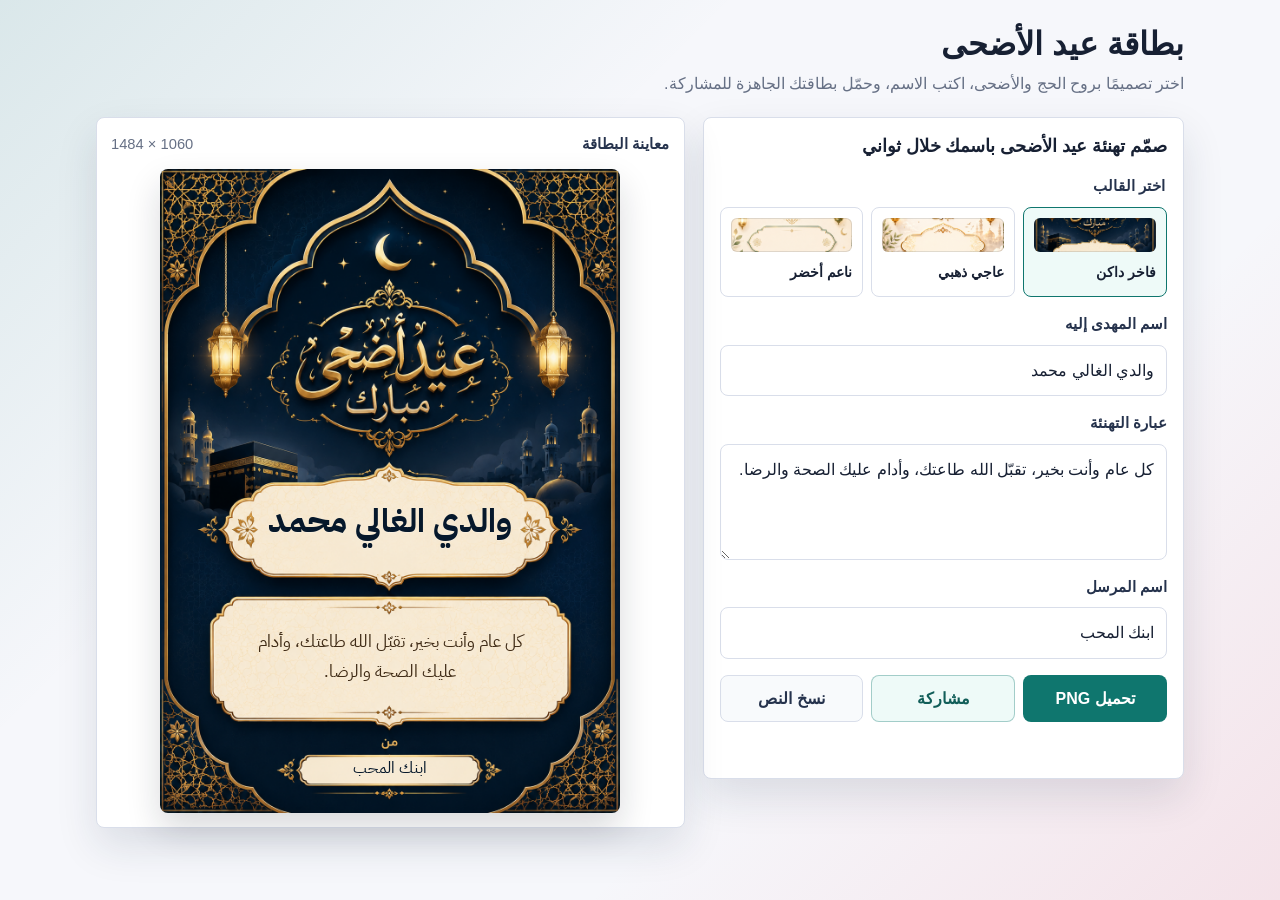
==== Users/Lenovo/Documents/مشاريع تحت الإنشاء/بطاقة العيد/eid-greeting-project-docs/index.html @ 7340e620 "prepare for github" ====
<!doctype html>
<html lang="ar" dir="rtl">
<head>
  <meta charset="utf-8">
  <meta name="viewport" content="width=device-width, initial-scale=1">
  <title>بطاقة عيد الأضحى</title>
  <link rel="preconnect" href="https://fonts.googleapis.com">
  <link rel="preconnect" href="https://fonts.gstatic.com" crossorigin>
  <link href="https://fonts.googleapis.com/css2?family=IBM+Plex+Sans+Arabic:wght@400;700&display=swap" rel="stylesheet">
  <style>
    :root {
      color-scheme: light;
      --page-bg: #f6f7fb;
      --ink: #172033;
      --muted: #667085;
      --line: #d9deea;
      --panel: #ffffff;
      --accent: #0f766e;
      --accent-dark: #115e59;
      --danger: #b42318;
      --shadow: 0 18px 42px rgba(27, 39, 65, 0.12);
    }

    * {
      box-sizing: border-box;
    }

    body {
      margin: 0;
      min-height: 100vh;
      background:
        linear-gradient(135deg, rgba(15, 118, 110, 0.12), transparent 34%),
        linear-gradient(315deg, rgba(230, 76, 101, 0.12), transparent 32%),
        var(--page-bg);
      color: var(--ink);
      font-family: "Segoe UI", Tahoma, Arial, sans-serif;
      line-height: 1.7;
    }

    button,
    input,
    textarea {
      font: inherit;
    }

    button {
      cursor: pointer;
    }

    .app-header {
      max-width: 1120px;
      margin: 0 auto;
      padding: 24px 16px 4px;
    }

    .app-header h1 {
      margin: 0 0 6px;
      font-size: 2rem;
      line-height: 1.25;
    }

    .app-header p {
      margin: 0;
      color: var(--muted);
      font-size: 1rem;
    }

    .app-shell {
      display: grid;
      grid-template-columns: minmax(300px, 0.9fr) minmax(360px, 1.1fr);
      gap: 18px;
      max-width: 1120px;
      margin: 0 auto;
      padding: 16px;
      align-items: start;
    }

    .panel,
    .preview-panel {
      background: var(--panel);
      border: 1px solid var(--line);
      border-radius: 8px;
      box-shadow: var(--shadow);
    }

    .panel {
      padding: 16px;
    }

    .panel-title {
      margin: 0 0 14px;
      font-size: 1.1rem;
      line-height: 1.4;
    }

    .form-group {
      display: grid;
      gap: 8px;
      margin-bottom: 14px;
    }

    .form-group label,
    .templates-label {
      color: #26334d;
      font-weight: 700;
      font-size: 0.95rem;
    }

    input,
    textarea {
      width: 100%;
      border: 1px solid var(--line);
      border-radius: 8px;
      background: #fff;
      color: var(--ink);
      padding: 11px 12px;
      outline: none;
      transition: border-color 160ms ease, box-shadow 160ms ease;
    }

    textarea {
      min-height: 116px;
      resize: vertical;
    }

    input:focus,
    textarea:focus,
    .template-option:focus-within {
      border-color: var(--accent);
      box-shadow: 0 0 0 3px rgba(15, 118, 110, 0.16);
    }

    .templates {
      border: 0;
      padding: 0;
      margin: 0 0 14px;
    }

    .template-list {
      display: grid;
      grid-template-columns: repeat(3, minmax(0, 1fr));
      gap: 8px;
      margin-top: 8px;
    }

    .template-option {
      position: relative;
      display: grid;
      gap: 8px;
      min-height: 90px;
      border: 1px solid var(--line);
      border-radius: 8px;
      padding: 10px;
      background: #fff;
      transition: border-color 160ms ease, background 160ms ease, transform 160ms ease;
    }

    .template-option:hover {
      transform: translateY(-1px);
    }

    .template-option input {
      position: absolute;
      inset: 0 auto auto 0;
      width: 1px;
      height: 1px;
      margin: 0;
      padding: 0;
      border: 0;
      opacity: 0;
      pointer-events: none;
    }

    .template-option:has(input:checked) {
      border-color: var(--accent);
      background: #eefaf8;
    }

    .template-name {
      font-size: 0.88rem;
      font-weight: 800;
      line-height: 1.4;
    }

    .swatch {
      width: 100%;
      height: 34px;
      border-radius: 6px;
      border: 1px solid rgba(23, 32, 51, 0.12);
    }

    .swatch.gold {
      background:
        radial-gradient(circle at 78% 30%, #f4d27a 0 8%, transparent 9%),
        linear-gradient(90deg, transparent 0 38%, rgba(241, 196, 92, 0.75) 39% 61%, transparent 62%),
        linear-gradient(135deg, #07182b, #05372f 68%, #c79a48);
    }

    .swatch.soft {
      background:
        linear-gradient(90deg, rgba(194, 145, 53, 0.65) 0 2px, transparent 2px calc(100% - 2px), rgba(194, 145, 53, 0.65) calc(100% - 2px)),
        radial-gradient(circle at 24% 34%, rgba(198, 170, 99, 0.2) 0 18%, transparent 19%),
        linear-gradient(135deg, #fffaf0, #f7f3e9 58%, #ffffff);
    }

    .swatch.playful {
      background:
        radial-gradient(circle at 76% 28%, #ffffff 0 10%, transparent 11%),
        linear-gradient(135deg, #dff8ef, #53d0b9 54%, #2c5e84);
    }

    .swatch.luxury-dark {
      background: url("assets/templates/eid-luxury-dark.png") center 42% / cover;
    }

    .swatch.cream-gold {
      background: url("assets/templates/eid-cream-gold.png") center 42% / cover;
    }

    .swatch.soft-green {
      background: url("assets/templates/eid-soft-green.png") center 42% / cover;
    }

    .actions {
      display: grid;
      grid-template-columns: repeat(3, minmax(0, 1fr));
      gap: 8px;
      margin-top: 16px;
    }

    .btn {
      display: inline-flex;
      align-items: center;
      justify-content: center;
      gap: 7px;
      min-height: 44px;
      border: 1px solid transparent;
      border-radius: 8px;
      padding: 9px 12px;
      color: #fff;
      background: var(--accent);
      font-weight: 800;
      transition: background 160ms ease, transform 160ms ease, border-color 160ms ease;
    }

    .btn:hover {
      background: var(--accent-dark);
      transform: translateY(-1px);
    }

    .btn.secondary {
      color: var(--accent-dark);
      border-color: rgba(15, 118, 110, 0.34);
      background: #eefaf8;
    }

    .btn.secondary:hover {
      background: #dff5f1;
    }

    .btn.neutral {
      color: #26334d;
      border-color: var(--line);
      background: #f8fafc;
    }

    .btn.neutral:hover {
      background: #eef2f7;
    }

    .status {
      min-height: 28px;
      margin: 12px 0 0;
      color: var(--muted);
      font-size: 0.9rem;
    }

    .status.error {
      color: var(--danger);
    }

    .preview-panel {
      padding: 14px;
    }

    .preview-top {
      display: flex;
      align-items: center;
      justify-content: space-between;
      gap: 10px;
      margin-bottom: 12px;
      color: var(--muted);
      font-size: 0.92rem;
    }

    .preview-title {
      color: #26334d;
      font-weight: 800;
    }

    .preview-frame {
      width: min(100%, 560px);
      margin: 0 auto;
    }

    .eid-card {
      --card-heading-font: "IBM Plex Sans Arabic", sans-serif;
      --card-body-font: "IBM Plex Sans Arabic", sans-serif;
      position: relative;
      isolation: isolate;
      overflow: hidden;
      width: 100%;
      aspect-ratio: 1 / 1;
      border-radius: 8px;
      direction: rtl;
      text-align: center;
    }

    .eid-card::before,
    .eid-card::after {
      content: "";
      position: absolute;
      z-index: -1;
      pointer-events: none;
    }

    .card-content {
      position: absolute;
      inset: 13% 10% 12%;
      display: flex;
      flex-direction: column;
      align-items: center;
      justify-content: center;
      min-width: 0;
    }

    .card-kicker,
    .card-label,
    .card-recipient,
    .card-greeting,
    .card-sender {
      margin: 0;
      max-width: 100%;
      overflow-wrap: anywhere;
    }

    .card-kicker {
      font-family: var(--card-heading-font);
      font-weight: 900;
      font-size: 2.25rem;
      line-height: 1.28;
      letter-spacing: 0;
    }

    .card-label {
      font-family: var(--card-body-font);
      margin-top: 26px;
      font-size: 1.05rem;
      font-weight: 600;
      letter-spacing: 0;
    }

    .card-recipient {
      font-family: var(--card-heading-font);
      margin-top: 8px;
      font-size: var(--recipient-size, 2.5rem);
      font-weight: 900;
      line-height: 1.42;
      letter-spacing: 0;
      min-width: min(82%, 430px);
      padding: 16px 28px 18px;
      border-radius: 999px;
      box-shadow: 0 14px 30px rgba(11, 24, 43, 0.16);
    }

    .card-greeting {
      font-family: var(--card-body-font);
      margin-top: 26px;
      font-size: var(--greeting-size, 1.28rem);
      font-weight: 400;
      line-height: 1.9;
      letter-spacing: 0;
    }

    .card-sender {
      font-family: var(--card-body-font);
      margin-top: 24px;
      font-size: var(--sender-size, 1.08rem);
      font-weight: 400;
      letter-spacing: 0;
      white-space: pre-line;
    }

    .card-sender[hidden] {
      display: none;
    }

    .ornament {
      position: absolute;
      pointer-events: none;
    }

    .kaaba-mark,
    .arch-mark,
    .geo-pattern,
    .sheep-mark,
    .lantern,
    .corner-ornaments {
      display: none;
    }

    .lantern {
      width: 62px;
      color: currentColor;
      opacity: 0.82;
      filter: drop-shadow(0 6px 12px rgba(0, 0, 0, 0.15));
    }

    .kaaba-mark {
      width: 86px;
      height: 76px;
      border-radius: 4px 4px 2px 2px;
      background:
        linear-gradient(90deg, transparent 0 36%, currentColor 37% 63%, transparent 64%),
        linear-gradient(180deg, rgba(255, 255, 255, 0.12), transparent 28%),
        #0c1320;
      box-shadow: inset 0 0 0 2px rgba(255, 255, 255, 0.08);
    }

    .kaaba-mark::before {
      content: "";
      position: absolute;
      top: 18%;
      right: 0;
      left: 0;
      height: 10px;
      background: currentColor;
      opacity: 0.86;
    }

    .arch-mark {
      width: 210px;
      height: 260px;
      border: 3px solid currentColor;
      border-bottom: 0;
      border-radius: 105px 105px 14px 14px;
      opacity: 0.2;
    }

    .geo-pattern {
      width: 150px;
      height: 150px;
      opacity: 0.18;
      background:
        linear-gradient(45deg, transparent 47%, currentColor 48% 52%, transparent 53%),
        linear-gradient(-45deg, transparent 47%, currentColor 48% 52%, transparent 53%);
      background-size: 32px 32px;
      border-radius: 12px;
    }

    .corner-ornaments {
      display: none;
      inset: 6%;
      width: 88%;
      height: 88%;
      color: currentColor;
      opacity: 0.44;
    }

    .gold-luxury {
      --card-heading-font: "IBM Plex Sans Arabic", sans-serif;
      --card-body-font: "IBM Plex Sans Arabic", sans-serif;
      color: #fff7dd;
      background:
        radial-gradient(circle at 50% 44%, rgba(246, 207, 118, 0.2), transparent 32%),
        radial-gradient(circle at 12% 12%, rgba(255, 255, 255, 0.08), transparent 18%),
        linear-gradient(45deg, rgba(246, 207, 118, 0.035) 25%, transparent 25% 75%, rgba(246, 207, 118, 0.035) 75%),
        linear-gradient(135deg, #06182b, #082d2e 52%, #063a2f);
      background-size: auto, auto, 36px 36px, auto;
      border: 1px solid rgba(217, 171, 83, 0.72);
    }

    .gold-luxury::before {
      inset: 6%;
      border: 2px solid rgba(245, 196, 91, 0.68);
      border-radius: 24px;
      box-shadow:
        inset 0 0 0 1px rgba(255, 246, 205, 0.14),
        0 0 34px rgba(246, 207, 118, 0.08);
    }

    .gold-luxury::after {
      width: 39%;
      height: 56%;
      left: 50%;
      top: 17%;
      transform: translateX(-50%);
      border: 3px solid rgba(245, 196, 91, 0.22);
      border-bottom: 0;
      border-radius: 999px 999px 20px 20px;
    }

    .gold-luxury .card-kicker,
    .gold-luxury .card-recipient {
      color: #f6cf76;
      text-shadow: 0 2px 12px rgba(0, 0, 0, 0.34);
    }

    .gold-luxury .card-kicker {
      line-height: 1.36;
      margin-bottom: 6px;
      font-size: 2.1rem;
    }

    .gold-luxury .card-recipient {
      line-height: 1.5;
      text-shadow: 0 3px 16px rgba(0, 0, 0, 0.36);
      color: #06182b;
      background:
        radial-gradient(circle at 50% 0, rgba(255, 255, 255, 0.34), transparent 36%),
        linear-gradient(180deg, #f3d794, #c99d47);
      border: 2px solid rgba(255, 239, 183, 0.78);
      box-shadow:
        0 14px 28px rgba(0, 0, 0, 0.28),
        inset 0 0 0 1px rgba(123, 83, 25, 0.22);
    }

    .gold-luxury .card-greeting {
      line-height: 2.05;
      font-weight: 400;
    }

    .gold-luxury .card-label,
    .gold-luxury .card-greeting,
    .gold-luxury .card-sender {
      color: #fff7dd;
    }

    .gold-luxury .moon {
      top: 9%;
      left: 10%;
      width: 70px;
      color: #f6cf76;
      opacity: 0.9;
    }

    .gold-luxury .sparkles {
      right: 10%;
      top: 10%;
      width: 92px;
      color: #f6cf76;
      opacity: 0.65;
    }

    .gold-luxury .kaaba-mark {
      display: block;
      right: 10%;
      bottom: 11%;
      color: #d9b55c;
      opacity: 0.82;
      transform: rotate(-1deg) scale(0.92);
    }

    .gold-luxury .geo-pattern {
      display: block;
      left: 8%;
      bottom: 9%;
      color: #f6cf76;
      opacity: 0.12;
    }

    .gold-luxury .corner-ornaments {
      display: block;
      color: #f6cf76;
      opacity: 0.5;
    }

    .gold-luxury .lantern {
      display: block;
      color: #f6cf76;
    }

    .gold-luxury .lantern-left {
      left: 9%;
      top: 27%;
    }

    .gold-luxury .lantern-right {
      right: 9%;
      top: 27%;
    }

    .soft-light {
      --card-heading-font: "IBM Plex Sans Arabic", sans-serif;
      --card-body-font: "IBM Plex Sans Arabic", sans-serif;
      color: #243044;
      background:
        radial-gradient(circle at 20% 18%, rgba(210, 177, 102, 0.22), transparent 20%),
        radial-gradient(circle at 86% 84%, rgba(132, 165, 122, 0.18), transparent 26%),
        linear-gradient(45deg, rgba(191, 146, 62, 0.035) 25%, transparent 25% 75%, rgba(191, 146, 62, 0.035) 75%),
        linear-gradient(145deg, #fffaf0, #fbf7ec 50%, #ffffff);
      background-size: auto, auto, 42px 42px, auto;
      border: 1px solid rgba(190, 151, 74, 0.32);
    }

    .soft-light::before {
      inset: 6%;
      border: 2px solid rgba(191, 146, 62, 0.46);
      border-radius: 22px;
      box-shadow: inset 0 0 0 1px rgba(255, 255, 255, 0.8);
    }

    .soft-light::after {
      width: 34%;
      height: 48%;
      right: 8%;
      bottom: 10%;
      border: 2px solid rgba(15, 118, 110, 0.1);
      border-bottom: 0;
      border-radius: 999px 999px 12px 12px;
    }

    .soft-light .card-kicker,
    .soft-light .card-recipient {
      color: #0b6c60;
      font-weight: 800;
    }

    .soft-light .card-recipient {
      color: #6f5425;
      background:
        radial-gradient(circle at 50% 0, rgba(255, 255, 255, 0.9), transparent 42%),
        linear-gradient(180deg, rgba(255, 255, 255, 0.94), #fff7e8);
      border: 2px solid rgba(194, 145, 53, 0.52);
      box-shadow:
        0 14px 24px rgba(152, 112, 43, 0.14),
        inset 0 0 0 1px rgba(255, 255, 255, 0.8);
    }

    .soft-light .card-label {
      color: #9a7430;
    }

    .soft-light .card-greeting,
    .soft-light .card-sender {
      font-weight: 400;
    }

    .soft-light .moon {
      top: 9%;
      right: 10%;
      width: 64px;
      color: #c29135;
      opacity: 0.55;
    }

    .soft-light .sparkles {
      left: 10%;
      top: 10%;
      width: 92px;
      color: #c29135;
      opacity: 0.32;
    }

    .soft-light .kaaba-mark {
      display: none;
    }

    .soft-light .arch-mark {
      display: block;
      right: 11%;
      bottom: 10%;
      color: #0b6c60;
      opacity: 0.11;
    }

    .soft-light .geo-pattern {
      display: block;
      left: 9%;
      bottom: 9%;
      color: #c29135;
      opacity: 0.13;
    }

    .soft-light .corner-ornaments {
      display: block;
      color: #c29135;
      opacity: 0.34;
    }

    .soft-light .lantern {
      display: block;
      color: #c29135;
      opacity: 0.68;
    }

    .soft-light .lantern-left {
      left: 10%;
      top: 28%;
    }

    .soft-light .lantern-right {
      right: 10%;
      top: 28%;
    }

    .playful-bright {
      --card-heading-font: "IBM Plex Sans Arabic", sans-serif;
      --card-body-font: "IBM Plex Sans Arabic", sans-serif;
      color: #172033;
      background:
        radial-gradient(circle at 18% 18%, rgba(255, 255, 255, 0.72), transparent 17%),
        radial-gradient(circle at 82% 24%, rgba(242, 198, 112, 0.32), transparent 18%),
        linear-gradient(45deg, rgba(255, 255, 255, 0.12) 25%, transparent 25% 75%, rgba(255, 255, 255, 0.12) 75%),
        linear-gradient(135deg, #dff8ef, #55cbb9 52%, #2c5e84);
      background-size: auto, auto, 38px 38px, auto;
      border: 1px solid rgba(23, 32, 51, 0.14);
    }

    .playful-bright::before {
      inset: 8%;
      border-radius: 26px;
      background: rgba(255, 255, 255, 0.54);
      box-shadow: inset 0 0 0 1px rgba(255, 255, 255, 0.54);
    }

    .playful-bright::after {
      inset: 6%;
      border: 3px solid rgba(15, 53, 87, 0.16);
      border-radius: 24px;
    }

    .playful-bright .card-kicker,
    .playful-bright .card-recipient {
      color: #0f3557;
      text-shadow: 0 3px 16px rgba(255, 255, 255, 0.52);
    }

    .playful-bright .card-recipient {
      color: #0f4f57;
      background:
        radial-gradient(circle at 50% 0, rgba(255, 255, 255, 0.88), transparent 42%),
        linear-gradient(180deg, #d9f3e9, #b9dfd1);
      border: 2px solid rgba(194, 145, 53, 0.42);
      box-shadow: 0 14px 24px rgba(15, 53, 87, 0.14);
      text-shadow: none;
    }

    .playful-bright .card-kicker {
      font-weight: 900;
    }

    .playful-bright .card-label {
      color: #6f5f1f;
    }

    .playful-bright .card-greeting,
    .playful-bright .card-sender {
      color: #1e293b;
    }

    .playful-bright .moon {
      left: 9%;
      top: 9%;
      width: 68px;
      color: #fff;
      opacity: 0.82;
    }

    .playful-bright .sparkles {
      right: 7%;
      bottom: 8%;
      width: 116px;
      color: #fff;
      opacity: 0.72;
    }

    .playful-bright .geo-pattern {
      display: block;
      left: 7%;
      bottom: 7%;
      color: #0f3557;
      opacity: 0.14;
    }

    .playful-bright .sheep-mark {
      display: block;
      right: 9%;
      bottom: 11%;
      width: 74px;
      color: #ffffff;
      opacity: 0.76;
      filter: drop-shadow(0 4px 10px rgba(15, 53, 87, 0.18));
    }

    .playful-bright .corner-ornaments {
      display: block;
      color: #0f3557;
      opacity: 0.2;
    }

    .playful-bright .lantern {
      display: block;
      color: #b98a35;
      opacity: 0.58;
    }

    .playful-bright .lantern-left {
      left: 13%;
      top: 16%;
      width: 48px;
    }

    .playful-bright .lantern-right {
      right: 12%;
      top: 12%;
      width: 54px;
    }

    @media (max-width: 900px) {
      .app-shell {
        grid-template-columns: 1fr;
      }

      .preview-panel {
        order: -1;
      }
    }

    @media (max-width: 620px) {
      .app-header {
        padding-top: 18px;
      }

      .app-header h1 {
        font-size: 1.55rem;
      }

      .app-shell {
        padding: 12px;
      }

      .template-list,
      .actions {
        grid-template-columns: 1fr;
      }

      .preview-panel,
      .panel {
        box-shadow: 0 10px 24px rgba(27, 39, 65, 0.1);
      }

      .card-content {
        inset: 8%;
      }

      .card-kicker {
        font-size: 1.55rem;
      }

      .card-label {
        margin-top: 18px;
        font-size: 0.92rem;
      }

      .card-recipient {
        font-size: calc(var(--recipient-size, 2.1rem) * 0.82);
      }

      .card-greeting {
        margin-top: 14px;
        font-size: calc(var(--greeting-size, 1.08rem) * 0.9);
      }

      .card-sender {
        margin-top: 18px;
      }

      .moon {
        transform: scale(0.82);
      }
    }

    @media (max-width: 480px) {
      .card-content {
        inset: 9% 10% 12%;
      }

      .card-kicker,
      .gold-luxury .card-kicker,
      .soft-light .card-kicker,
      .playful-bright .card-kicker {
        font-size: 0.92rem;
        line-height: 1.34;
      }

      .card-label {
        margin-top: 7px;
        font-size: 0.58rem;
      }

      .card-recipient,
      .gold-luxury .card-recipient,
      .soft-light .card-recipient,
      .playful-bright .card-recipient {
        margin-top: 3px;
        min-width: 74%;
        padding: 8px 16px 10px;
        font-size: calc(var(--recipient-size, 2.1rem) * 0.39);
        line-height: 1.34;
      }

      .card-greeting {
        margin-top: 7px;
        font-size: calc(var(--greeting-size, 1.08rem) * 0.5);
        line-height: 1.55;
      }

      .card-sender {
        margin-top: 6px;
        font-size: calc(var(--sender-size, 1rem) * 0.5);
        line-height: 1.45;
      }

      .kaaba-mark {
        width: 56px;
        height: 50px;
      }

      .arch-mark {
        transform: scale(0.7);
        transform-origin: bottom center;
      }

      .geo-pattern {
        width: 92px;
        height: 92px;
        background-size: 24px 24px;
      }

      .gold-luxury .kaaba-mark {
        right: 8%;
        bottom: 7%;
        opacity: 0.7;
      }

      .gold-luxury .geo-pattern {
        left: 6%;
        bottom: 6%;
        opacity: 0.11;
      }

      .soft-light .kaaba-mark {
        left: 8%;
        top: 10%;
      }

      .playful-bright .sheep-mark {
        width: 48px;
        right: 8%;
        bottom: 8%;
        opacity: 0.72;
      }

      .playful-bright .geo-pattern {
        left: 5%;
        bottom: 5%;
        opacity: 0.12;
      }

      .lantern {
        width: 38px;
      }

      .gold-luxury .lantern-left,
      .soft-light .lantern-left {
        left: 8%;
      }

      .gold-luxury .lantern-right,
      .soft-light .lantern-right {
        right: 8%;
      }
    }

    .preview-frame {
      width: min(100%, 460px);
    }

    .eid-card {
      --template-width: 1060;
      --template-height: 1484;
      --template-image: url("assets/templates/eid-luxury-dark.png");
      --card-heading-font: "IBM Plex Sans Arabic", sans-serif;
      --card-body-font: "IBM Plex Sans Arabic", sans-serif;
      --recipient-top: 54.7%;
      --recipient-width: 68%;
      --recipient-height: 13%;
      --greeting-top: 75.8%;
      --greeting-width: 70%;
      --greeting-height: 16%;
      --sender-top: 93.1%;
      --sender-width: 42%;
      --sender-height: 4.8%;
      --recipient-color: #06182b;
      --body-color: #3f2b16;
      --sender-color: #06182b;
      aspect-ratio: var(--template-width) / var(--template-height);
      background-image: var(--template-image);
      background-position: center;
      background-size: cover;
      background-repeat: no-repeat;
      border: 0;
      box-shadow: 0 16px 34px rgba(17, 24, 39, 0.16);
    }

    .eid-card::before,
    .eid-card::after,
    .eid-card .ornament,
    .card-kicker,
    .card-label {
      display: none !important;
    }

    .eid-luxury-dark {
      --template-width: 1060;
      --template-height: 1484;
      --template-image: url("assets/templates/eid-luxury-dark.png");
      --recipient-top: 54.7%;
      --recipient-width: 68%;
      --recipient-height: 13%;
      --greeting-top: 75.8%;
      --greeting-width: 70%;
      --greeting-height: 16%;
      --sender-top: 93.1%;
      --sender-width: 42%;
      --sender-height: 4.8%;
      --recipient-color: #06182b;
      --body-color: #3f2b16;
      --sender-color: #06182b;
    }

    .eid-cream-gold {
      --template-width: 1054;
      --template-height: 1492;
      --template-image: url("assets/templates/eid-cream-gold.png");
      --recipient-top: 48.2%;
      --recipient-width: 62%;
      --recipient-height: 12%;
      --greeting-top: 72.8%;
      --greeting-width: 77%;
      --greeting-height: 19%;
      --sender-top: 93.4%;
      --sender-width: 42%;
      --sender-height: 5%;
      --recipient-color: #6b481b;
      --body-color: #574029;
      --sender-color: #574029;
    }

    .eid-soft-green {
      --template-width: 1075;
      --template-height: 1463;
      --template-image: url("assets/templates/eid-soft-green.png");
      --recipient-top: 45.4%;
      --recipient-width: 68%;
      --recipient-height: 13%;
      --greeting-top: 70%;
      --greeting-width: 70%;
      --greeting-height: 19%;
      --sender-top: 91.3%;
      --sender-width: 38%;
      --sender-height: 5.2%;
      --recipient-color: #194838;
      --body-color: #365542;
      --sender-color: #194838;
    }

    .card-content {
      position: absolute;
      inset: 0;
      display: block;
      min-width: 0;
    }

    .card-recipient,
    .card-greeting,
    .card-sender {
      position: absolute;
      left: 50%;
      display: flex;
      align-items: center;
      justify-content: center;
      margin: 0;
      min-width: 0;
      max-width: none;
      border: 0;
      border-radius: 0;
      background: transparent;
      box-shadow: none;
      letter-spacing: 0;
      text-align: center;
      overflow-wrap: anywhere;
      white-space: normal;
      transform: translate(-50%, -50%);
    }

    .card-recipient {
      top: var(--recipient-top);
      width: var(--recipient-width);
      height: var(--recipient-height);
      color: var(--recipient-color);
      font-family: var(--card-heading-font);
      font-size: var(--recipient-size, 2.2rem);
      font-weight: 700;
      line-height: 1.35;
      padding: 0.12em 0.9em;
      text-shadow: 0 1px 0 rgba(255, 255, 255, 0.24);
    }

    .card-greeting {
      top: var(--greeting-top);
      width: var(--greeting-width);
      height: var(--greeting-height);
      color: var(--body-color);
      font-family: var(--card-body-font);
      font-size: var(--greeting-size, 1.12rem);
      font-weight: 400;
      line-height: 1.75;
      overflow: hidden;
      padding: 0.25em 1em;
      max-height: calc(var(--greeting-size, 1.12rem) * 1.75 * 3);
    }

    .card-sender {
      top: var(--sender-top);
      width: var(--sender-width);
      height: var(--sender-height);
      color: var(--sender-color);
      font-family: var(--card-body-font);
      font-size: var(--sender-size, 1rem);
      font-weight: 400;
      line-height: 1.4;
      padding: 0.08em 0.75em;
    }

    .card-sender[hidden] {
      display: none !important;
    }

    @media (max-width: 480px) {
      .preview-frame {
        width: min(100%, 360px);
      }

      .card-recipient {
        font-size: calc(var(--recipient-size, 2rem) * 0.76);
      }

      .card-greeting {
        font-size: calc(var(--greeting-size, 1.05rem) * 0.82);
        line-height: 1.6;
      }

      .card-sender {
        font-size: calc(var(--sender-size, 0.96rem) * 0.82);
      }
    }
  </style>
</head>
<body>
  <header class="app-header">
    <h1>بطاقة عيد الأضحى</h1>
    <p>اختر تصميمًا بروح الحج والأضحى، اكتب الاسم، وحمّل بطاقتك الجاهزة للمشاركة.</p>
  </header>

  <main class="app-shell">
    <section class="panel" aria-labelledby="editor-title">
      <h2 class="panel-title" id="editor-title">صمّم تهنئة عيد الأضحى باسمك خلال ثواني</h2>

      <fieldset class="templates">
        <legend class="templates-label">اختر القالب</legend>
        <div class="template-list">
          <label class="template-option">
            <input type="radio" name="template" value="eid-luxury-dark" checked>
            <span class="swatch luxury-dark" aria-hidden="true"></span>
            <span class="template-name">فاخر داكن</span>
          </label>
          <label class="template-option">
            <input type="radio" name="template" value="eid-cream-gold">
            <span class="swatch cream-gold" aria-hidden="true"></span>
            <span class="template-name">عاجي ذهبي</span>
          </label>
          <label class="template-option">
            <input type="radio" name="template" value="eid-soft-green">
            <span class="swatch soft-green" aria-hidden="true"></span>
            <span class="template-name">ناعم أخضر</span>
          </label>
        </div>
      </fieldset>

      <div class="form-group">
        <label for="recipientName">اسم المهدى إليه</label>
        <input id="recipientName" type="text" maxlength="40" value="والدي الغالي محمد" placeholder="والدي الغالي محمد" autocomplete="off">
      </div>

      <div class="form-group">
        <label for="greetingText">عبارة التهنئة</label>
        <textarea id="greetingText" maxlength="120">كل عام وأنت بخير، تقبّل الله طاعتك، وأدام عليك الصحة والرضا.</textarea>
      </div>

      <div class="form-group">
        <label for="senderName">اسم المرسل</label>
        <input id="senderName" type="text" maxlength="40" value="ابنك المحب" placeholder="ابنك المحب" autocomplete="off">
      </div>

      <div class="actions">
        <button class="btn" type="button" id="downloadBtn">تحميل PNG</button>
        <button class="btn secondary" type="button" id="shareBtn">مشاركة</button>
        <button class="btn neutral" type="button" id="copyBtn">نسخ النص</button>
      </div>

      <p class="status" id="statusMessage" aria-live="polite"></p>
    </section>

    <section class="preview-panel" aria-labelledby="preview-title">
      <div class="preview-top">
        <span class="preview-title" id="preview-title">معاينة البطاقة</span>
        <span id="previewSize">1060 × 1484</span>
      </div>

      <div class="preview-frame">
        <article class="eid-card eid-luxury-dark" id="cardPreview" aria-label="معاينة بطاقة عيد">
          <div class="card-content">
            <h2 class="card-recipient" id="previewRecipient">والدي الغالي محمد</h2>
            <p class="card-greeting" id="previewGreeting">كل عام وأنت بخير، تقبّل الله طاعتك، وأدام عليك الصحة والرضا.</p>
            <p class="card-sender" id="previewSender">ابنك المحب</p>
          </div>
        </article>
      </div>
    </section>
  </main>

  <script src="assets/templates/template-image-data.js"></script>
  <script>
    const TEMPLATE_TEXT_DEFAULTS = {
      "eid-luxury-dark": {
        recipientName: "والدي الغالي محمد",
        greetingText: "كل عام وأنت بخير، تقبّل الله طاعتك، وأدام عليك الصحة والرضا.",
        senderName: "ابنك المحب"
      },
      "eid-cream-gold": {
        recipientName: "أمي الحبيبة نورة",
        greetingText: "عيد أضحى مبارك يا أغلى الناس، جعل الله أيامك سعادة وطمأنينة.",
        senderName: "ابنتك المحبة"
      },
      "eid-soft-green": {
        recipientName: "أختي الغالية سارة",
        greetingText: "كل عام وأنتِ بخير، عيدك فرح وقلبك عامر بالسعادة.",
        senderName: "أخوك المحب"
      }
    };

    const DEFAULTS = {
      ...TEMPLATE_TEXT_DEFAULTS["eid-luxury-dark"],
      templateId: "eid-luxury-dark"
    };

    const TEMPLATE_CONFIG = {
      "eid-luxury-dark": {
        name: "فاخر داكن",
        image: "assets/templates/eid-luxury-dark.png",
        width: 1060,
        height: 1484,
        fonts: {
          heading: "\"IBM Plex Sans Arabic\", sans-serif",
          body: "\"IBM Plex Sans Arabic\", sans-serif"
        },
        colors: {
          recipient: "#06182b",
          greeting: "#3f2b16",
          sender: "#06182b"
        },
        boxes: {
          recipient: { x: 0.5, y: 0.552, width: 0.62, height: 0.12, maxLines: 2, size: 58, minSize: 36, weight: 700, lineHeight: 1.3, paddingX: 0.04, paddingY: 0.08 },
          greeting: { x: 0.5, y: 0.758, width: 0.66, height: 0.15, maxLines: 3, size: 32, minSize: 22, weight: 400, lineHeight: 1.64, paddingX: 0.04, paddingY: 0.1 },
          sender: { x: 0.5, y: 0.932, width: 0.36, height: 0.044, maxLines: 1, size: 27, minSize: 18, weight: 400, lineHeight: 1.3, paddingX: 0.04, paddingY: 0.08 }
        }
      },
      "eid-cream-gold": {
        name: "عاجي ذهبي",
        image: "assets/templates/eid-cream-gold.png",
        width: 1054,
        height: 1492,
        fonts: {
          heading: "\"IBM Plex Sans Arabic\", sans-serif",
          body: "\"IBM Plex Sans Arabic\", sans-serif"
        },
        colors: {
          recipient: "#6b481b",
          greeting: "#574029",
          sender: "#574029"
        },
        boxes: {
          recipient: { x: 0.5, y: 0.482, width: 0.58, height: 0.11, maxLines: 2, size: 56, minSize: 36, weight: 700, lineHeight: 1.32, paddingX: 0.04, paddingY: 0.08 },
          greeting: { x: 0.5, y: 0.728, width: 0.7, height: 0.17, maxLines: 3, size: 32, minSize: 22, weight: 400, lineHeight: 1.64, paddingX: 0.04, paddingY: 0.1 },
          sender: { x: 0.5, y: 0.934, width: 0.36, height: 0.046, maxLines: 1, size: 27, minSize: 18, weight: 400, lineHeight: 1.3, paddingX: 0.04, paddingY: 0.08 }
        }
      },
      "eid-soft-green": {
        name: "ناعم أخضر",
        image: "assets/templates/eid-soft-green.png",
        width: 1075,
        height: 1463,
        fonts: {
          heading: "\"IBM Plex Sans Arabic\", sans-serif",
          body: "\"IBM Plex Sans Arabic\", sans-serif"
        },
        colors: {
          recipient: "#194838",
          greeting: "#365542",
          sender: "#194838"
        },
        boxes: {
          recipient: { x: 0.5, y: 0.454, width: 0.62, height: 0.12, maxLines: 2, size: 56, minSize: 36, weight: 700, lineHeight: 1.32, paddingX: 0.04, paddingY: 0.08 },
          greeting: { x: 0.5, y: 0.7, width: 0.64, height: 0.17, maxLines: 3, size: 31, minSize: 22, weight: 400, lineHeight: 1.64, paddingX: 0.04, paddingY: 0.1 },
          sender: { x: 0.5, y: 0.913, width: 0.32, height: 0.048, maxLines: 1, size: 26, minSize: 18, weight: 400, lineHeight: 1.3, paddingX: 0.04, paddingY: 0.08 }
        }
      }
    };

    const TEMPLATE_NAMES = Object.fromEntries(
      Object.entries(TEMPLATE_CONFIG).map(([id, config]) => [id, config.name])
    );

    const TEMPLATE_FONTS = Object.fromEntries(
      Object.entries(TEMPLATE_CONFIG).map(([id, config]) => [id, config.fonts])
    );

    const elements = {
      recipient: document.getElementById("recipientName"),
      greeting: document.getElementById("greetingText"),
      sender: document.getElementById("senderName"),
      preview: document.getElementById("cardPreview"),
      previewRecipient: document.getElementById("previewRecipient"),
      previewGreeting: document.getElementById("previewGreeting"),
      previewSender: document.getElementById("previewSender"),
      previewSize: document.getElementById("previewSize"),
      status: document.getElementById("statusMessage"),
      download: document.getElementById("downloadBtn"),
      share: document.getElementById("shareBtn"),
      copy: document.getElementById("copyBtn")
    };

    let hasUserEditedText = false;

    function getTemplateTextDefaults(templateId) {
      return TEMPLATE_TEXT_DEFAULTS[templateId] || TEMPLATE_TEXT_DEFAULTS[DEFAULTS.templateId];
    }

    function setInputPlaceholders(templateId) {
      const defaults = getTemplateTextDefaults(templateId);
      elements.recipient.placeholder = defaults.recipientName;
      elements.greeting.placeholder = defaults.greetingText;
      elements.sender.placeholder = defaults.senderName;
    }

    function applyTemplateTextDefaults(templateId) {
      const defaults = getTemplateTextDefaults(templateId);
      elements.recipient.value = defaults.recipientName;
      elements.greeting.value = defaults.greetingText;
      elements.sender.value = defaults.senderName;
      setInputPlaceholders(templateId);
    }

    function cleanText(value, fallback) {
      const text = value.replace(/\s+/g, " ").trim();
      return text || fallback;
    }

    function getState() {
      const selectedTemplate = document.querySelector("input[name='template']:checked");
      const templateId = selectedTemplate && TEMPLATE_CONFIG[selectedTemplate.value] ? selectedTemplate.value : DEFAULTS.templateId;
      const defaults = getTemplateTextDefaults(templateId);
      return {
        recipientName: cleanText(elements.recipient.value, defaults.recipientName),
        greetingText: cleanText(elements.greeting.value, defaults.greetingText),
        senderName: elements.sender.value.replace(/\s+/g, " ").trim(),
        templateId
      };
    }

    function setStatus(message, isError = false) {
      elements.status.textContent = message;
      elements.status.classList.toggle("error", isError);
    }

    function updateTextSizing(state) {
      const recipientSize = state.recipientName.length > 32 ? "1.42rem" : state.recipientName.length > 24 ? "1.62rem" : "2.06rem";
      const greetingSize = state.greetingText.length > 96 ? "0.86rem" : state.greetingText.length > 72 ? "0.96rem" : "1.06rem";
      const senderSize = state.senderName.length > 30 ? "0.82rem" : "0.98rem";

      elements.preview.style.setProperty("--recipient-size", recipientSize);
      elements.preview.style.setProperty("--greeting-size", greetingSize);
      elements.preview.style.setProperty("--sender-size", senderSize);
    }

    function fitPreviewTextElement(element, cssVariable, minRem) {
      if (!element || element.hidden) {
        return;
      }

      let currentRem = Number.parseFloat(getComputedStyle(element).fontSize) / 16;
      for (let attempt = 0; attempt < 18; attempt += 1) {
        const hasOverflow = element.scrollWidth > element.clientWidth + 1 || element.scrollHeight > element.clientHeight + 1;
        if (!hasOverflow || currentRem <= minRem) {
          break;
        }

        currentRem -= 0.06;
        elements.preview.style.setProperty(cssVariable, `${currentRem.toFixed(2)}rem`);
      }
    }

    function fitPreviewTextBoxes() {
      fitPreviewTextElement(elements.previewRecipient, "--recipient-size", 1.05);
      fitPreviewTextElement(elements.previewGreeting, "--greeting-size", 0.68);
      fitPreviewTextElement(elements.previewSender, "--sender-size", 0.68);
    }

    function updatePreview() {
      const state = getState();

      elements.preview.className = `eid-card ${state.templateId}`;
      elements.previewRecipient.textContent = state.recipientName;
      elements.previewGreeting.textContent = state.greetingText;
      elements.previewSender.hidden = !state.senderName;
      elements.previewSender.textContent = state.senderName;
      elements.previewSize.textContent = `${TEMPLATE_CONFIG[state.templateId].width} × ${TEMPLATE_CONFIG[state.templateId].height}`;
      updateTextSizing(state);
      requestAnimationFrame(fitPreviewTextBoxes);
    }

    function buildShareText(state) {
      return `أضحى مبارك يا ${state.recipientName} 🌙\n${state.greetingText}`;
    }

    function drawRoundedRect(ctx, x, y, width, height, radius) {
      ctx.beginPath();
      ctx.moveTo(x + radius, y);
      ctx.lineTo(x + width - radius, y);
      ctx.quadraticCurveTo(x + width, y, x + width, y + radius);
      ctx.lineTo(x + width, y + height - radius);
      ctx.quadraticCurveTo(x + width, y + height, x + width - radius, y + height);
      ctx.lineTo(x + radius, y + height);
      ctx.quadraticCurveTo(x, y + height, x, y + height - radius);
      ctx.lineTo(x, y + radius);
      ctx.quadraticCurveTo(x, y, x + radius, y);
      ctx.closePath();
    }

    function drawStar(ctx, x, y, outerRadius, innerRadius, points, color) {
      ctx.save();
      ctx.beginPath();
      ctx.translate(x, y);
      ctx.moveTo(0, -outerRadius);
      for (let i = 0; i < points * 2; i += 1) {
        const radius = i % 2 === 0 ? innerRadius : outerRadius;
        const angle = (Math.PI / points) * i - Math.PI / 2;
        ctx.lineTo(Math.cos(angle) * radius, Math.sin(angle) * radius);
      }
      ctx.closePath();
      ctx.fillStyle = color;
      ctx.fill();
      ctx.restore();
    }

    function drawCrescent(ctx, x, y, radius, color, cutColor, shift = 22) {
      ctx.save();
      ctx.fillStyle = color;
      ctx.beginPath();
      ctx.arc(x, y, radius, 0, Math.PI * 2);
      ctx.fill();
      ctx.fillStyle = cutColor;
      ctx.beginPath();
      ctx.arc(x + shift, y - 4, radius * 0.95, 0, Math.PI * 2);
      ctx.fill();
      ctx.restore();
    }

    function drawKaaba(ctx, x, y, width, height, goldColor, alpha = 1) {
      ctx.save();
      ctx.globalAlpha = alpha;
      ctx.fillStyle = "#0b111d";
      drawRoundedRect(ctx, x, y, width, height, 8);
      ctx.fill();

      ctx.fillStyle = goldColor;
      ctx.fillRect(x, y + height * 0.2, width, height * 0.11);
      ctx.fillRect(x + width * 0.42, y, width * 0.16, height);

      ctx.fillStyle = "rgba(255, 255, 255, 0.09)";
      ctx.fillRect(x + width * 0.08, y + height * 0.38, width * 0.84, height * 0.04);
      ctx.restore();
    }

    function drawArch(ctx, x, y, width, height, color, alpha = 0.22) {
      ctx.save();
      ctx.globalAlpha = alpha;
      ctx.strokeStyle = color;
      ctx.lineWidth = 6;
      ctx.beginPath();
      ctx.moveTo(x, y + height);
      ctx.lineTo(x, y + width / 2);
      ctx.quadraticCurveTo(x, y, x + width / 2, y);
      ctx.quadraticCurveTo(x + width, y, x + width, y + width / 2);
      ctx.lineTo(x + width, y + height);
      ctx.stroke();
      ctx.restore();
    }

    function drawGeometricPattern(ctx, x, y, size, color, alpha = 0.18) {
      ctx.save();
      ctx.globalAlpha = alpha;
      ctx.strokeStyle = color;
      ctx.lineWidth = 3;

      for (let offset = 0; offset <= size; offset += 36) {
        ctx.beginPath();
        ctx.moveTo(x + offset, y);
        ctx.lineTo(x, y + offset);
        ctx.stroke();

        ctx.beginPath();
        ctx.moveTo(x + size - offset, y);
        ctx.lineTo(x + size, y + offset);
        ctx.stroke();
      }

      ctx.strokeRect(x, y, size, size);
      ctx.restore();
    }

    function drawCornerOrnaments(ctx, color, alpha = 0.38) {
      const corners = [
        [78, 78, 1, 1],
        [1002, 78, -1, 1],
        [1002, 1002, -1, -1],
        [78, 1002, 1, -1]
      ];

      ctx.save();
      ctx.strokeStyle = color;
      ctx.lineCap = "round";
      ctx.globalAlpha = alpha;

      corners.forEach(([x, y, sx, sy]) => {
        ctx.save();
        ctx.translate(x, y);
        ctx.scale(sx, sy);
        ctx.lineWidth = 8;
        ctx.beginPath();
        ctx.moveTo(0, 92);
        ctx.lineTo(0, 0);
        ctx.lineTo(92, 0);
        ctx.stroke();

        ctx.lineWidth = 4;
        ctx.beginPath();
        ctx.moveTo(28, 64);
        ctx.lineTo(72, 64);
        ctx.lineTo(72, 26);
        ctx.moveTo(24, 24);
        ctx.lineTo(64, 64);
        ctx.stroke();
        ctx.restore();
      });

      ctx.restore();
    }

    function drawTextPlate(ctx, templateId) {
      ctx.save();
      if (templateId === "gold-luxury") {
        ctx.fillStyle = "rgba(3, 22, 30, 0.18)";
        drawRoundedRect(ctx, 168, 280, 744, 520, 34);
        ctx.fill();
        ctx.strokeStyle = "rgba(246, 207, 118, 0.12)";
        ctx.lineWidth = 2;
        drawRoundedRect(ctx, 190, 302, 700, 476, 28);
        ctx.stroke();
      } else if (templateId === "soft-light") {
        ctx.fillStyle = "rgba(255, 255, 255, 0.56)";
        drawRoundedRect(ctx, 168, 284, 744, 520, 30);
        ctx.fill();
        ctx.strokeStyle = "rgba(194, 145, 53, 0.18)";
        ctx.lineWidth = 2;
        drawRoundedRect(ctx, 190, 306, 700, 476, 26);
        ctx.stroke();
      } else {
        ctx.fillStyle = "rgba(255, 255, 255, 0.52)";
        drawRoundedRect(ctx, 150, 282, 780, 530, 36);
        ctx.fill();
      }
      ctx.restore();
    }

    function drawRecipientPlaque(ctx, templateId, x, y, width, height) {
      ctx.save();
      const lobeRadius = Math.min(34, height * 0.28);

      if (templateId === "gold-luxury") {
        const gradient = ctx.createLinearGradient(x, y, x, y + height);
        gradient.addColorStop(0, "#f4d99a");
        gradient.addColorStop(1, "#c99d47");
        ctx.fillStyle = gradient;
        ctx.strokeStyle = "rgba(255, 239, 183, 0.85)";
      } else if (templateId === "soft-light") {
        const gradient = ctx.createLinearGradient(x, y, x, y + height);
        gradient.addColorStop(0, "rgba(255, 255, 255, 0.96)");
        gradient.addColorStop(1, "#fff4df");
        ctx.fillStyle = gradient;
        ctx.strokeStyle = "rgba(194, 145, 53, 0.55)";
      } else {
        const gradient = ctx.createLinearGradient(x, y, x, y + height);
        gradient.addColorStop(0, "#dff6ee");
        gradient.addColorStop(1, "#b7dfd2");
        ctx.fillStyle = gradient;
        ctx.strokeStyle = "rgba(194, 145, 53, 0.46)";
      }

      ctx.shadowColor = templateId === "gold-luxury" ? "rgba(0, 0, 0, 0.28)" : "rgba(103, 75, 24, 0.16)";
      ctx.shadowBlur = 24;
      ctx.shadowOffsetY = 10;
      drawRoundedRect(ctx, x, y, width, height, 34);
      ctx.fill();

      ctx.beginPath();
      ctx.arc(x + 16, y + height / 2, lobeRadius, Math.PI / 2, Math.PI * 1.5);
      ctx.arc(x + width - 16, y + height / 2, lobeRadius, Math.PI * 1.5, Math.PI / 2);
      ctx.closePath();
      ctx.fill();

      ctx.shadowColor = "transparent";
      ctx.lineWidth = 3;
      drawRoundedRect(ctx, x, y, width, height, 34);
      ctx.stroke();

      ctx.globalAlpha = 0.75;
      ctx.lineWidth = 2;
      ctx.beginPath();
      ctx.moveTo(x + 42, y + height / 2);
      ctx.lineTo(x + 90, y + height / 2);
      ctx.moveTo(x + width - 42, y + height / 2);
      ctx.lineTo(x + width - 90, y + height / 2);
      ctx.stroke();
      ctx.restore();
    }

    function drawLantern(ctx, x, y, scale, color, alpha = 0.8) {
      ctx.save();
      ctx.translate(x, y);
      ctx.scale(scale, scale);
      ctx.globalAlpha = alpha;
      ctx.strokeStyle = color;
      ctx.fillStyle = "rgba(255, 255, 255, 0.08)";
      ctx.lineCap = "round";
      ctx.lineWidth = 4;

      ctx.beginPath();
      ctx.moveTo(40, 0);
      ctx.lineTo(40, 20);
      ctx.moveTo(24, 28);
      ctx.lineTo(56, 28);
      ctx.moveTo(22, 122);
      ctx.lineTo(58, 122);
      ctx.moveTo(40, 122);
      ctx.lineTo(40, 142);
      ctx.stroke();

      ctx.beginPath();
      ctx.moveTo(26, 36);
      ctx.bezierCurveTo(15, 54, 15, 94, 26, 112);
      ctx.lineTo(54, 112);
      ctx.bezierCurveTo(65, 94, 65, 54, 54, 36);
      ctx.closePath();
      ctx.fill();
      ctx.stroke();

      ctx.lineWidth = 2.5;
      ctx.beginPath();
      ctx.moveTo(31, 48);
      ctx.bezierCurveTo(26, 64, 26, 86, 31, 100);
      ctx.moveTo(49, 48);
      ctx.bezierCurveTo(54, 64, 54, 86, 49, 100);
      ctx.moveTo(40, 38);
      ctx.lineTo(40, 114);
      ctx.stroke();

      ctx.fillStyle = color;
      ctx.globalAlpha = alpha * 0.62;
      ctx.beginPath();
      ctx.moveTo(31, 104);
      ctx.lineTo(49, 104);
      ctx.lineTo(40, 120);
      ctx.closePath();
      ctx.fill();
      ctx.restore();
    }

    function drawTinySheep(ctx, x, y, scale = 1) {
      ctx.save();
      ctx.translate(x, y);
      ctx.scale(scale, scale);

      ctx.fillStyle = "rgba(255, 255, 255, 0.9)";
      [0, 18, 36].forEach((offset, index) => {
        ctx.beginPath();
        ctx.arc(offset, index === 1 ? 0 : 4, 22, 0, Math.PI * 2);
        ctx.fill();
      });

      ctx.fillStyle = "rgba(255, 255, 255, 0.9)";
      ctx.beginPath();
      ctx.arc(56, -8, 17, 0, Math.PI * 2);
      ctx.fill();

      ctx.fillStyle = "#315f86";
      ctx.beginPath();
      ctx.arc(62, -10, 3, 0, Math.PI * 2);
      ctx.fill();

      ctx.fillStyle = "#d7a84f";
      ctx.beginPath();
      ctx.arc(68, 4, 13, -0.4, Math.PI * 1.25);
      ctx.fill();

      ctx.strokeStyle = "#315f86";
      ctx.lineWidth = 6;
      ctx.lineCap = "round";
      ctx.beginPath();
      ctx.moveTo(6, 22);
      ctx.lineTo(6, 42);
      ctx.moveTo(42, 22);
      ctx.lineTo(42, 42);
      ctx.stroke();
      ctx.restore();
    }

    function getTemplateFonts(templateId) {
      return TEMPLATE_FONTS[templateId] || TEMPLATE_FONTS[DEFAULTS.templateId];
    }

    async function ensureExportFontsReady(templateId) {
      if (!document.fonts) {
        return;
      }

      const fonts = getTemplateFonts(templateId);
      await Promise.all([
        document.fonts.load(`700 72px ${fonts.heading}`),
        document.fonts.load(`400 44px ${fonts.body}`),
        document.fonts.load(`400 38px ${fonts.body}`)
      ]);
      await document.fonts.ready;
    }

    function setCanvasFont(ctx, weight, size, family = "\"IBM Plex Sans Arabic\", sans-serif") {
      ctx.font = `${weight} ${size}px ${family}`;
    }

    function splitLongToken(ctx, token, maxWidth) {
      if (ctx.measureText(token).width <= maxWidth) {
        return [token];
      }

      const chunks = [];
      let chunk = "";

      [...token].forEach((char) => {
        const testChunk = `${chunk}${char}`;
        if (!chunk || ctx.measureText(testChunk).width <= maxWidth) {
          chunk = testChunk;
          return;
        }

        chunks.push(chunk);
        chunk = char;
      });

      if (chunk) {
        chunks.push(chunk);
      }

      return chunks;
    }

    function wrapLines(ctx, text, maxWidth, maxLines) {
      const tokens = text.split(/\s+/).filter(Boolean).flatMap((word) => {
        return splitLongToken(ctx, word, maxWidth).map((chunk, index) => ({
          text: chunk,
          joinWithSpace: index === 0
        }));
      });
      const lines = [];
      let line = "";

      tokens.forEach((token) => {
        const separator = line && token.joinWithSpace ? " " : "";
        const testLine = line ? `${line}${separator}${token.text}` : token.text;
        if (ctx.measureText(testLine).width <= maxWidth) {
          line = testLine;
          return;
        }

        if (line) {
          lines.push(line);
          line = token.text;
        } else {
          lines.push(token.text);
        }
      });

      if (line) {
        lines.push(line);
      }

      if (lines.length <= maxLines) {
        return lines;
      }

      const visible = lines.slice(0, maxLines);
      let last = visible[visible.length - 1];
      while (ctx.measureText(`${last}...`).width > maxWidth && last.length > 1) {
        last = last.slice(0, -1);
      }
      visible[visible.length - 1] = `${last}...`;
      return visible;
    }

    function drawCenteredLines(ctx, lines, x, y, lineHeight) {
      lines.forEach((line, index) => {
        ctx.fillText(line, x, y + index * lineHeight);
      });
    }

    function drawTemplateBackground(ctx, templateId) {
      const width = 1080;
      const height = 1080;

      if (templateId === "gold-luxury") {
        const gradient = ctx.createLinearGradient(0, 0, width, height);
        gradient.addColorStop(0, "#06182b");
        gradient.addColorStop(0.52, "#082d2e");
        gradient.addColorStop(1, "#063a2f");
        ctx.fillStyle = gradient;
        ctx.fillRect(0, 0, width, height);

        ctx.fillStyle = "rgba(246, 207, 118, 0.035)";
        for (let x = -60; x < width; x += 42) {
          for (let y = -60; y < height; y += 42) {
            if ((x + y) % 84 === 0) {
              ctx.fillRect(x, y, 20, 2);
              ctx.fillRect(x + 9, y - 9, 2, 20);
            }
          }
        }

        const glow = ctx.createRadialGradient(540, 500, 80, 540, 500, 430);
        glow.addColorStop(0, "rgba(255, 218, 133, 0.22)");
        glow.addColorStop(1, "rgba(255, 218, 133, 0)");
        ctx.fillStyle = glow;
        ctx.fillRect(0, 0, width, height);

        ctx.strokeStyle = "rgba(246, 207, 118, 0.74)";
        ctx.lineWidth = 4;
        drawRoundedRect(ctx, 70, 70, 940, 940, 34);
        ctx.stroke();

        ctx.strokeStyle = "rgba(246, 207, 118, 0.28)";
        ctx.lineWidth = 2;
        drawRoundedRect(ctx, 104, 104, 872, 872, 28);
        ctx.stroke();

        drawArch(ctx, 350, 190, 380, 600, "#f6cf76", 0.18);
        drawCornerOrnaments(ctx, "#f6cf76", 0.42);
        drawTextPlate(ctx, templateId);
        drawGeometricPattern(ctx, 118, 804, 156, "#f6cf76", 0.13);
        drawKaaba(ctx, 802, 820, 128, 114, "#d7ad57", 0.84);
        drawLantern(ctx, 110, 290, 0.8, "#f6cf76", 0.78);
        drawLantern(ctx, 890, 290, 0.8, "#f6cf76", 0.78);

        drawCrescent(ctx, 190, 170, 58, "#f6cf76", "#0b1f34", 25);
        drawStar(ctx, 846, 138, 28, 12, 4, "rgba(246, 207, 118, 0.86)");
        drawStar(ctx, 908, 220, 18, 8, 4, "rgba(246, 207, 118, 0.72)");
        drawStar(ctx, 156, 876, 20, 9, 4, "rgba(246, 207, 118, 0.54)");
        return;
      }

      if (templateId === "soft-light") {
        const gradient = ctx.createLinearGradient(0, 0, width, height);
        gradient.addColorStop(0, "#fffaf0");
        gradient.addColorStop(0.55, "#fbf7ec");
        gradient.addColorStop(1, "#ffffff");
        ctx.fillStyle = gradient;
        ctx.fillRect(0, 0, width, height);

        ctx.fillStyle = "rgba(210, 177, 102, 0.18)";
        ctx.beginPath();
        ctx.arc(190, 194, 142, 0, Math.PI * 2);
        ctx.fill();

        ctx.fillStyle = "rgba(132, 165, 122, 0.16)";
        ctx.beginPath();
        ctx.arc(890, 870, 190, 0, Math.PI * 2);
        ctx.fill();

        ctx.fillStyle = "rgba(191, 146, 62, 0.032)";
        for (let x = 92; x < 990; x += 46) {
          for (let y = 92; y < 990; y += 46) {
            ctx.save();
            ctx.translate(x, y);
            ctx.rotate(Math.PI / 4);
            ctx.fillRect(-8, -8, 16, 16);
            ctx.restore();
          }
        }

        ctx.fillStyle = "rgba(203, 166, 88, 0.18)";
        ctx.save();
        ctx.translate(860, 170);
        ctx.rotate(-0.28);
        drawRoundedRect(ctx, -160, -48, 360, 96, 48);
        ctx.fill();
        ctx.restore();

        ctx.strokeStyle = "rgba(109, 142, 169, 0.2)";
        ctx.lineWidth = 4;
        drawRoundedRect(ctx, 74, 74, 932, 932, 34);
        ctx.stroke();

        ctx.strokeStyle = "rgba(194, 145, 53, 0.46)";
        ctx.lineWidth = 3;
        drawRoundedRect(ctx, 106, 106, 868, 868, 26);
        ctx.stroke();

        drawCornerOrnaments(ctx, "#c29135", 0.35);
        drawTextPlate(ctx, templateId);
        drawArch(ctx, 762, 702, 174, 230, "#0b6c60", 0.1);
        drawGeometricPattern(ctx, 146, 818, 124, "#c29135", 0.12);
        drawLantern(ctx, 118, 306, 0.72, "#c29135", 0.62);
        drawLantern(ctx, 902, 306, 0.72, "#c29135", 0.62);

        drawCrescent(ctx, 888, 152, 50, "#c89b4a", "#fff7e9", 21);
        drawStar(ctx, 190, 870, 24, 10, 4, "rgba(122, 162, 123, 0.42)");
        drawStar(ctx, 258, 920, 16, 7, 4, "rgba(122, 162, 123, 0.34)");
        return;
      }

      const gradient = ctx.createLinearGradient(0, 0, width, height);
      gradient.addColorStop(0, "#dff8ef");
      gradient.addColorStop(0.53, "#55cbb9");
      gradient.addColorStop(1, "#2c5e84");
      ctx.fillStyle = gradient;
      ctx.fillRect(0, 0, width, height);

      ctx.fillStyle = "rgba(255, 255, 255, 0.12)";
      for (let x = -30; x < width; x += 38) {
        for (let y = -30; y < height; y += 38) {
          ctx.save();
          ctx.translate(x, y);
          ctx.rotate(Math.PI / 4);
          ctx.fillRect(-7, -7, 14, 14);
          ctx.restore();
        }
      }

      ctx.fillStyle = "rgba(255, 255, 255, 0.54)";
      drawRoundedRect(ctx, 150, 280, 780, 540, 38);
      ctx.fill();

      ctx.strokeStyle = "rgba(23, 32, 51, 0.18)";
      ctx.lineWidth = 5;
      drawRoundedRect(ctx, 74, 74, 932, 932, 34);
      ctx.stroke();
      drawCornerOrnaments(ctx, "#0f3557", 0.18);

      const confetti = [
        [150, 190, "#d7a84f"], [248, 142, "#ffffff"], [855, 186, "#f2c670"],
        [910, 338, "#ffffff"], [175, 742, "#0f766e"], [860, 840, "#d7a84f"],
        [286, 902, "#315f86"], [742, 122, "#0f3557"]
      ];
      confetti.forEach(([x, y, color], index) => {
        ctx.save();
        ctx.translate(x, y);
        ctx.rotate(index * 0.42);
        ctx.fillStyle = color;
        drawRoundedRect(ctx, -18, -8, 36, 16, 5);
        ctx.fill();
        ctx.restore();
      });

      drawTextPlate(ctx, templateId);
      drawGeometricPattern(ctx, 118, 790, 148, "#0f3557", 0.13);
      drawTinySheep(ctx, 822, 840, 0.82);
      drawLantern(ctx, 128, 154, 0.55, "#b98a35", 0.58);
      drawLantern(ctx, 890, 130, 0.62, "#b98a35", 0.58);
      drawCrescent(ctx, 180, 160, 52, "#ffffff", "#e4f7f1", 22);
      drawStar(ctx, 880, 882, 28, 12, 4, "rgba(255, 255, 255, 0.76)");
    }

    const templateImageCache = new Map();

    function getTemplateConfig(templateId) {
      return TEMPLATE_CONFIG[templateId] || TEMPLATE_CONFIG[DEFAULTS.templateId];
    }

    function loadTemplateImage(templateId) {
      const config = getTemplateConfig(templateId);
      if (templateImageCache.has(templateId)) {
        return templateImageCache.get(templateId);
      }

      const imagePromise = new Promise((resolve, reject) => {
        const image = new Image();
        image.onload = () => resolve(image);
        image.onerror = () => reject(new Error("تعذر تحميل خلفية القالب."));
        image.src = window.TEMPLATE_IMAGE_DATA?.[templateId] || config.image;
      });

      templateImageCache.set(templateId, imagePromise);
      return imagePromise;
    }

    function getCanvasBox(box, width, height) {
      const boxWidth = box.width * width;
      const boxHeight = box.height * height;
      const paddingX = boxWidth * (box.paddingX || 0);
      const paddingY = boxHeight * (box.paddingY || 0);
      return {
        x: box.x * width,
        y: box.y * height,
        width: boxWidth - paddingX * 2,
        height: boxHeight - paddingY * 2
      };
    }

    function fitLinesToBox(ctx, text, box, fontFamily, options) {
      for (let size = options.size; size >= options.minSize; size -= 2) {
        setCanvasFont(ctx, options.weight, size, fontFamily);
        const lineHeight = size * options.lineHeight;
        const lines = wrapLines(ctx, text, box.width, options.maxLines);
        if (lines.length * lineHeight <= box.height * 0.92) {
          return { lines, size, lineHeight };
        }
      }

      setCanvasFont(ctx, options.weight, options.minSize, fontFamily);
      return {
        lines: wrapLines(ctx, text, box.width, options.maxLines),
        size: options.minSize,
        lineHeight: options.minSize * options.lineHeight
      };
    }

    function drawTextBox(ctx, text, box, fontFamily, color, options) {
      if (!text) {
        return;
      }

      const fitted = fitLinesToBox(ctx, text, box, fontFamily, options);
      setCanvasFont(ctx, options.weight, fitted.size, fontFamily);
      ctx.fillStyle = color;
      ctx.textBaseline = "middle";

      const firstLineY = box.y - ((fitted.lines.length - 1) * fitted.lineHeight) / 2;
      fitted.lines.forEach((line, index) => {
        ctx.fillText(line, box.x, firstLineY + index * fitted.lineHeight);
      });
    }

    async function drawCardToCanvas(state) {
      const config = getTemplateConfig(state.templateId);
      const image = await loadTemplateImage(state.templateId);
      const canvas = document.createElement("canvas");
      canvas.width = image.naturalWidth || config.width;
      canvas.height = image.naturalHeight || config.height;
      const ctx = canvas.getContext("2d");
      const fonts = getTemplateFonts(state.templateId);
      const colors = config.colors;

      ctx.drawImage(image, 0, 0, canvas.width, canvas.height);
      ctx.direction = "rtl";
      ctx.textAlign = "center";
      ctx.shadowColor = "rgba(255, 255, 255, 0.22)";
      ctx.shadowBlur = 2;
      ctx.shadowOffsetY = 1;

      drawTextBox(
        ctx,
        state.recipientName,
        getCanvasBox(config.boxes.recipient, canvas.width, canvas.height),
        fonts.heading,
        colors.recipient,
        config.boxes.recipient
      );

      ctx.shadowColor = "transparent";
      ctx.shadowBlur = 0;
      ctx.shadowOffsetY = 0;

      drawTextBox(
        ctx,
        state.greetingText,
        getCanvasBox(config.boxes.greeting, canvas.width, canvas.height),
        fonts.body,
        colors.greeting,
        config.boxes.greeting
      );

      drawTextBox(
        ctx,
        state.senderName,
        getCanvasBox(config.boxes.sender, canvas.width, canvas.height),
        fonts.body,
        colors.sender,
        config.boxes.sender
      );

      return canvas;
    }

    function canvasToBlob(canvas) {
      return new Promise((resolve, reject) => {
        canvas.toBlob((blob) => {
          if (blob) {
            resolve(blob);
            return;
          }
          reject(new Error("تعذر إنشاء الصورة."));
        }, "image/png");
      });
    }

    function downloadBlob(blob, state) {
      const url = URL.createObjectURL(blob);
      const link = document.createElement("a");
      const safeName = state.recipientName.replace(/[\\/:*?"<>|]/g, "").slice(0, 30) || "eid-card";
      link.href = url;
      link.download = `بطاقة-أضحى-${safeName}.png`;
      document.body.appendChild(link);
      link.click();
      link.remove();
      setTimeout(() => URL.revokeObjectURL(url), 1000);
    }

    async function createCardBlob() {
      const state = getState();
      await ensureExportFontsReady(state.templateId);
      const canvas = await drawCardToCanvas(state);
      const blob = await canvasToBlob(canvas);
      return { state, blob };
    }

    function copyTextWithTextarea(text) {
      const temp = document.createElement("textarea");
      temp.value = text;
      temp.setAttribute("readonly", "");
      temp.dir = "rtl";
      temp.style.position = "fixed";
      temp.style.inset = "0 auto auto 0";
      temp.style.opacity = "0";
      document.body.appendChild(temp);
      temp.select();
      temp.setSelectionRange(0, temp.value.length);

      const copied = document.execCommand && document.execCommand("copy");
      temp.remove();

      if (!copied) {
        throw new Error("تعذر نسخ النص.");
      }
    }

    async function copyShareText(state = getState()) {
      const text = buildShareText(state);
      if (navigator.clipboard && typeof navigator.clipboard.writeText === "function") {
        try {
          await navigator.clipboard.writeText(text);
          return;
        } catch (error) {
          // بعض المتصفحات ترفض Clipboard API خارج HTTPS أو بدون تفاعل مباشر.
        }
      }

      copyTextWithTextarea(text);
    }

    async function handleDownload() {
      try {
        setStatus("جاري تجهيز الصورة...");
        const { state, blob } = await createCardBlob();
        downloadBlob(blob, state);
        setStatus("تم تجهيز ملف PNG للتحميل.");
      } catch (error) {
        setStatus(error.message || "تعذر تحميل الصورة.", true);
      }
    }

    async function handleShare() {
      try {
        setStatus("جاري تجهيز المشاركة...");
        const { state, blob } = await createCardBlob();
        const text = buildShareText(state);
        const file = new File([blob], "eid-card.png", { type: "image/png" });

        if (navigator.canShare && navigator.canShare({ files: [file] }) && navigator.share) {
          await navigator.share({
            title: "بطاقة عيد الأضحى",
            text,
            files: [file]
          });
          setStatus("تم فتح نافذة المشاركة.");
          return;
        }

        if (navigator.share) {
          await navigator.share({
            title: "بطاقة عيد الأضحى",
            text
          });
          downloadBlob(blob, state);
          await copyShareText(state);
          setStatus("تمت مشاركة النص، وحُمّلت الصورة ونُسخ النص كاحتياط.");
          return;
        }

        downloadBlob(blob, state);
        await copyShareText(state);
        setStatus("المشاركة غير مدعومة هنا، لذلك حُمّلت الصورة ونُسخ نص التهنئة.");
      } catch (error) {
        if (error.name === "AbortError") {
          setStatus("تم إلغاء المشاركة.");
          return;
        }

        try {
          const { state, blob } = await createCardBlob();
          downloadBlob(blob, state);
          await copyShareText(state);
          setStatus("تعذرت المشاركة، لذلك حُمّلت الصورة ونُسخ النص.", true);
        } catch (fallbackError) {
          setStatus(fallbackError.message || "تعذرت المشاركة والتحميل.", true);
        }
      }
    }

    async function handleCopy() {
      try {
        await copyShareText();
        setStatus("تم نسخ نص التهنئة.");
      } catch (error) {
        setStatus("تعذر نسخ النص من المتصفح الحالي.", true);
      }
    }

    document.querySelectorAll("input[name='template']").forEach((input) => {
      input.addEventListener("change", () => {
        if (!hasUserEditedText) {
          applyTemplateTextDefaults(input.value);
        } else {
          setInputPlaceholders(input.value);
        }
        updatePreview();
        setStatus(`تم اختيار قالب ${TEMPLATE_NAMES[input.value]}.`);
      });
    });

    [elements.recipient, elements.greeting, elements.sender].forEach((input) => {
      input.addEventListener("input", () => {
        hasUserEditedText = true;
        updatePreview();
        setStatus("");
      });
    });

    elements.download.addEventListener("click", handleDownload);
    elements.share.addEventListener("click", handleShare);
    elements.copy.addEventListener("click", handleCopy);

    setInputPlaceholders(DEFAULTS.templateId);
    updatePreview();
  </script>
</body>
</html>
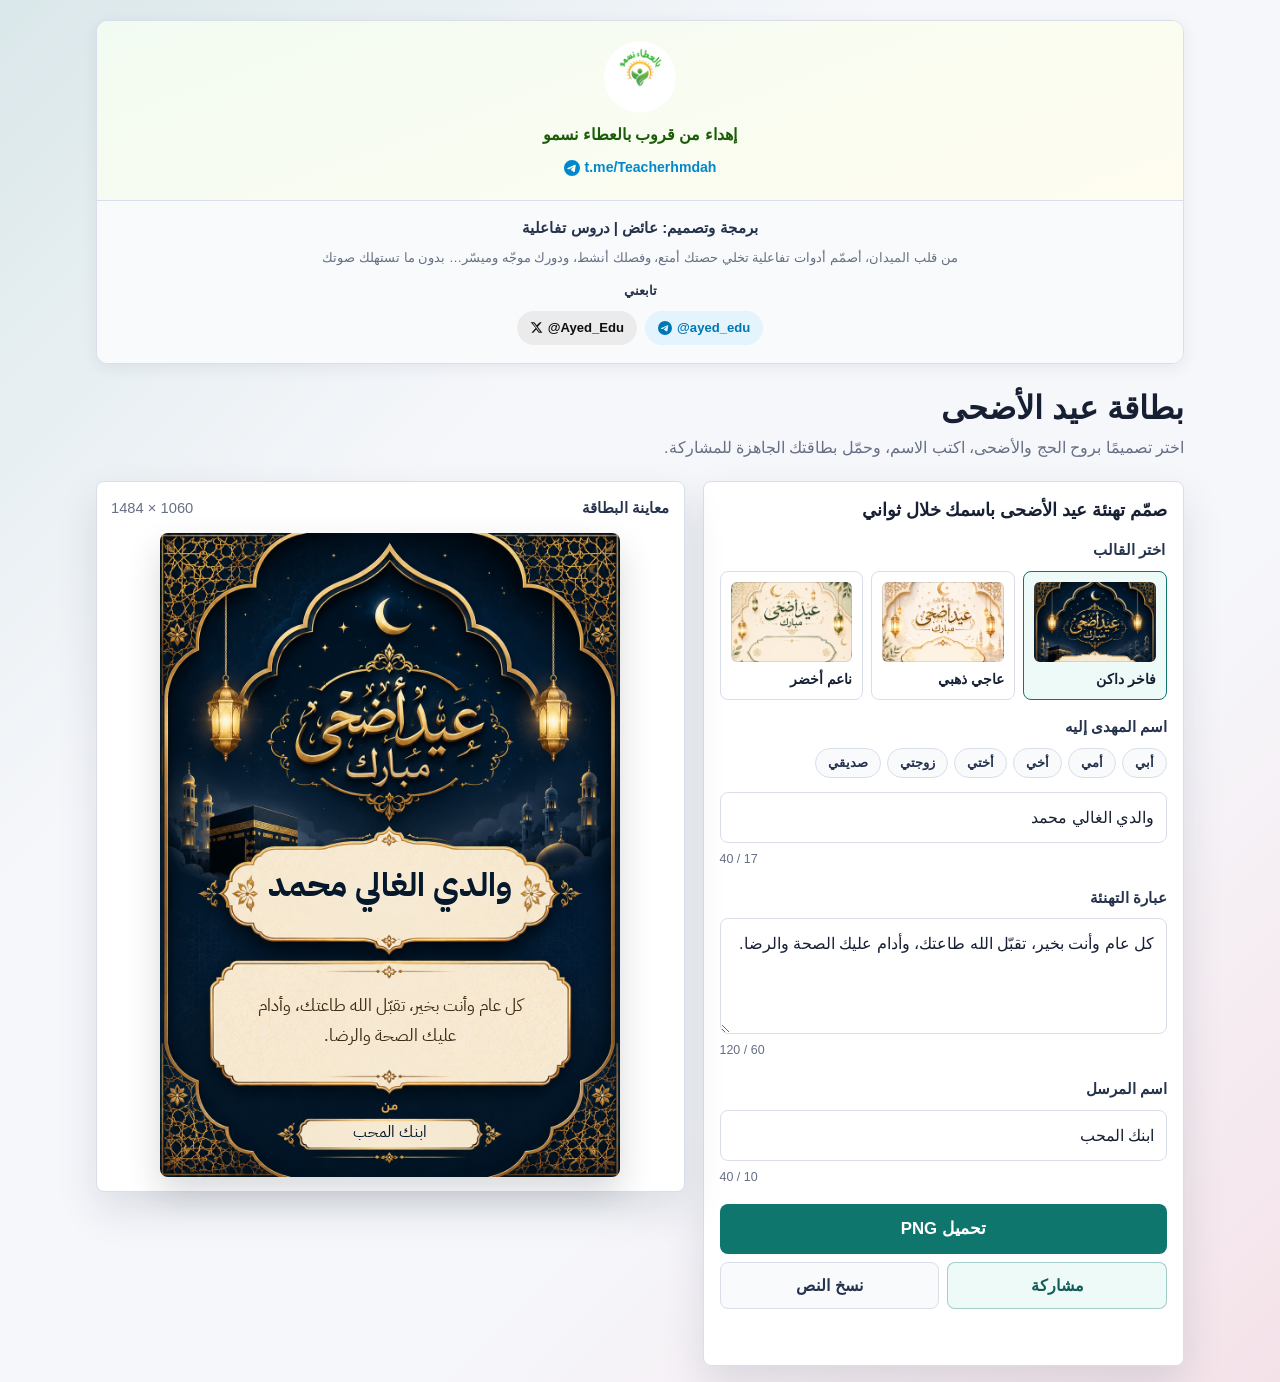
==== commit 1f1c04c3: "تحسينات الواجهة وإضافة ترويسة القروب - T1: حالة تحميل على الأزرار أثناء التصدير - T2: زر تحميل PNG ك" ====
--- a/Users/Lenovo/Documents/مشاريع تحت الإنشاء/بطاقة العيد/eid-greeting-project-docs/index.html
+++ b/Users/Lenovo/Documents/مشاريع تحت الإنشاء/بطاقة العيد/eid-greeting-project-docs/index.html
@@ -4,6 +4,7 @@
   <meta charset="utf-8">
   <meta name="viewport" content="width=device-width, initial-scale=1">
   <title>بطاقة عيد الأضحى</title>
+  <link rel="icon" href="assets/images/logo.jpg" type="image/jpeg">
   <link rel="preconnect" href="https://fonts.googleapis.com">
   <link rel="preconnect" href="https://fonts.gstatic.com" crossorigin>
   <link href="https://fonts.googleapis.com/css2?family=IBM+Plex+Sans+Arabic:wght@400;700&display=swap" rel="stylesheet">
@@ -47,6 +48,129 @@
       cursor: pointer;
     }
 
+    .site-header {
+      max-width: 1120px;
+      margin: 0 auto;
+      padding: 20px 16px 0;
+    }
+
+    .site-header-card {
+      background: #fff;
+      border: 1px solid var(--line);
+      border-radius: 12px;
+      box-shadow: 0 4px 16px rgba(27, 39, 65, 0.07);
+      overflow: hidden;
+      margin-bottom: 0;
+    }
+
+    .header-group {
+      padding: 20px 16px 16px;
+      text-align: center;
+      background: linear-gradient(160deg, #f2fbf2, #fffdf0);
+    }
+
+    .group-logo {
+      display: block;
+      width: 72px;
+      height: 72px;
+      object-fit: contain;
+      border-radius: 50%;
+      margin: 0 auto 8px;
+    }
+
+    .group-name {
+      margin: 0 0 8px;
+      font-size: 1rem;
+      font-weight: 700;
+      color: #1a5c08;
+    }
+
+    .group-link {
+      display: inline-flex;
+      align-items: center;
+      gap: 5px;
+      color: #0088cc;
+      text-decoration: none;
+      font-size: 0.88rem;
+      font-weight: 600;
+      direction: ltr;
+    }
+
+    .group-link:hover {
+      text-decoration: underline;
+    }
+
+    .group-link svg,
+    .social-chip svg {
+      flex-shrink: 0;
+    }
+
+    .header-sep {
+      height: 1px;
+      background: var(--line);
+    }
+
+    .header-dev {
+      padding: 14px 16px 18px;
+      text-align: center;
+      background: #f8fafc;
+    }
+
+    .dev-title {
+      margin: 0 0 6px;
+      font-size: 0.94rem;
+      font-weight: 700;
+      color: #26334d;
+    }
+
+    .dev-bio {
+      margin: 0 0 10px;
+      font-size: 0.82rem;
+      color: var(--muted);
+      line-height: 1.75;
+    }
+
+    .dev-follow {
+      margin: 0 0 8px;
+      font-size: 0.84rem;
+      font-weight: 700;
+      color: #26334d;
+    }
+
+    .dev-social {
+      display: flex;
+      justify-content: center;
+      gap: 8px;
+      flex-wrap: wrap;
+    }
+
+    .social-chip {
+      display: inline-flex;
+      align-items: center;
+      gap: 5px;
+      padding: 6px 13px;
+      border-radius: 999px;
+      font-size: 0.82rem;
+      font-weight: 600;
+      text-decoration: none;
+      transition: opacity 160ms ease;
+      direction: ltr;
+    }
+
+    .social-chip:hover {
+      opacity: 0.78;
+    }
+
+    .social-chip.tg {
+      background: #e3f4fc;
+      color: #0077b5;
+    }
+
+    .social-chip.x {
+      background: #ebebeb;
+      color: #0f0f0f;
+    }
+
     .app-header {
       max-width: 1120px;
       margin: 0 auto;
@@ -104,6 +228,40 @@
       color: #26334d;
       font-weight: 700;
       font-size: 0.95rem;
+    }
+
+    .relation-pills {
+      display: flex;
+      flex-wrap: wrap;
+      gap: 6px;
+      margin-bottom: 6px;
+    }
+
+    .pill {
+      display: inline-flex;
+      align-items: center;
+      height: 30px;
+      padding: 0 12px;
+      border: 1px solid var(--line);
+      border-radius: 999px;
+      background: #f8fafc;
+      color: #26334d;
+      font-size: 0.84rem;
+      font-weight: 600;
+      cursor: pointer;
+      transition: background 140ms ease, border-color 140ms ease;
+    }
+
+    .pill:hover {
+      background: #eefaf8;
+      border-color: var(--accent);
+      color: var(--accent-dark);
+    }
+
+    .pill.active {
+      background: #eefaf8;
+      border-color: var(--accent);
+      color: var(--accent-dark);
     }
 
     input,
@@ -184,48 +342,34 @@
 
     .swatch {
       width: 100%;
-      height: 34px;
+      height: 80px;
       border-radius: 6px;
       border: 1px solid rgba(23, 32, 51, 0.12);
     }
 
-    .swatch.gold {
-      background:
-        radial-gradient(circle at 78% 30%, #f4d27a 0 8%, transparent 9%),
-        linear-gradient(90deg, transparent 0 38%, rgba(241, 196, 92, 0.75) 39% 61%, transparent 62%),
-        linear-gradient(135deg, #07182b, #05372f 68%, #c79a48);
-    }
-
-    .swatch.soft {
-      background:
-        linear-gradient(90deg, rgba(194, 145, 53, 0.65) 0 2px, transparent 2px calc(100% - 2px), rgba(194, 145, 53, 0.65) calc(100% - 2px)),
-        radial-gradient(circle at 24% 34%, rgba(198, 170, 99, 0.2) 0 18%, transparent 19%),
-        linear-gradient(135deg, #fffaf0, #f7f3e9 58%, #ffffff);
-    }
-
-    .swatch.playful {
-      background:
-        radial-gradient(circle at 76% 28%, #ffffff 0 10%, transparent 11%),
-        linear-gradient(135deg, #dff8ef, #53d0b9 54%, #2c5e84);
-    }
-
     .swatch.luxury-dark {
-      background: url("assets/templates/eid-luxury-dark.png") center 42% / cover;
+      background: url("assets/templates/eid-luxury-dark.png") center 10% / cover;
     }
 
     .swatch.cream-gold {
-      background: url("assets/templates/eid-cream-gold.png") center 42% / cover;
+      background: url("assets/templates/eid-cream-gold.png") center 10% / cover;
     }
 
     .swatch.soft-green {
-      background: url("assets/templates/eid-soft-green.png") center 42% / cover;
+      background: url("assets/templates/eid-soft-green.png") center 10% / cover;
     }
 
     .actions {
       display: grid;
-      grid-template-columns: repeat(3, minmax(0, 1fr));
+      grid-template-columns: repeat(2, minmax(0, 1fr));
       gap: 8px;
       margin-top: 16px;
+    }
+
+    #downloadBtn {
+      grid-column: 1 / -1;
+      min-height: 50px;
+      font-size: 1.05rem;
     }
 
     .btn {
@@ -268,6 +412,12 @@
       background: #eef2f7;
     }
 
+    .btn:disabled {
+      opacity: 0.6;
+      cursor: not-allowed;
+      transform: none !important;
+    }
+
     .status {
       min-height: 28px;
       margin: 12px 0 0;
@@ -277,6 +427,22 @@
 
     .status.error {
       color: var(--danger);
+    }
+
+    .char-count {
+      font-size: 0.78rem;
+      color: var(--muted);
+      text-align: left;
+      margin-top: -2px;
+    }
+
+    .char-count.near-limit {
+      color: #92400e;
+    }
+
+    .char-count.at-limit {
+      color: var(--danger);
+      font-weight: 700;
     }
 
     .preview-panel {
@@ -1169,6 +1335,39 @@
   </style>
 </head>
 <body>
+  <div class="site-header" role="banner">
+    <div class="site-header-card">
+
+      <div class="header-group">
+        <img src="assets/images/logo.jpg" alt="شعار قروب بالعطاء نسمو" class="group-logo">
+        <p class="group-name">إهداء من قروب بالعطاء نسمو</p>
+        <a href="https://t.me/Teacherhmdah" target="_blank" rel="noopener" class="group-link">
+          <svg xmlns="http://www.w3.org/2000/svg" width="16" height="16" viewBox="0 0 24 24" fill="currentColor" aria-hidden="true"><path d="M11.944 0A12 12 0 0 0 0 12a12 12 0 0 0 12 12 12 12 0 0 0 12-12A12 12 0 0 0 12 0zm4.962 7.224c.1-.002.321.023.465.14a.506.506 0 0 1 .171.325c.016.093.036.306.02.472-.18 1.898-.962 6.502-1.36 8.627-.168.9-.499 1.201-.82 1.23-.696.065-1.225-.46-1.9-.902-1.056-.693-1.653-1.124-2.678-1.8-1.185-.78-.417-1.21.258-1.91.177-.184 3.247-2.977 3.307-3.23.007-.032.014-.15-.056-.212s-.174-.041-.249-.024c-.106.024-1.793 1.14-5.061 3.345-.48.33-.913.49-1.302.48-.428-.008-1.252-.241-1.865-.44-.752-.245-1.349-.374-1.297-.789.027-.216.325-.437.893-.663 3.498-1.524 5.83-2.529 6.998-3.014 3.332-1.386 4.025-1.627 4.476-1.635z"/></svg>
+          t.me/Teacherhmdah
+        </a>
+      </div>
+
+      <div class="header-sep" aria-hidden="true"></div>
+
+      <div class="header-dev">
+        <p class="dev-title">برمجة وتصميم: عائض | دروس تفاعلية</p>
+        <p class="dev-bio">من قلب الميدان، أصمّم أدوات تفاعلية تخلي حصتك أمتع، وفصلك أنشط، ودورك موجّه وميسّر… بدون ما تستهلك صوتك</p>
+        <p class="dev-follow">تابعني</p>
+        <div class="dev-social">
+          <a href="https://t.me/ayed_edu" target="_blank" rel="noopener" class="social-chip tg">
+            <svg xmlns="http://www.w3.org/2000/svg" width="14" height="14" viewBox="0 0 24 24" fill="currentColor" aria-hidden="true"><path d="M11.944 0A12 12 0 0 0 0 12a12 12 0 0 0 12 12 12 12 0 0 0 12-12A12 12 0 0 0 12 0zm4.962 7.224c.1-.002.321.023.465.14a.506.506 0 0 1 .171.325c.016.093.036.306.02.472-.18 1.898-.962 6.502-1.36 8.627-.168.9-.499 1.201-.82 1.23-.696.065-1.225-.46-1.9-.902-1.056-.693-1.653-1.124-2.678-1.8-1.185-.78-.417-1.21.258-1.91.177-.184 3.247-2.977 3.307-3.23.007-.032.014-.15-.056-.212s-.174-.041-.249-.024c-.106.024-1.793 1.14-5.061 3.345-.48.33-.913.49-1.302.48-.428-.008-1.252-.241-1.865-.44-.752-.245-1.349-.374-1.297-.789.027-.216.325-.437.893-.663 3.498-1.524 5.83-2.529 6.998-3.014 3.332-1.386 4.025-1.627 4.476-1.635z"/></svg>
+            @ayed_edu
+          </a>
+          <a href="https://x.com/Ayed_Edu" target="_blank" rel="noopener" class="social-chip x">
+            <svg xmlns="http://www.w3.org/2000/svg" width="13" height="13" viewBox="0 0 24 24" fill="currentColor" aria-hidden="true"><path d="M18.244 2.25h3.308l-7.227 8.26 8.502 11.24H16.17l-4.714-6.231-5.401 6.231H2.744l7.737-8.835L1.254 2.25H8.08l4.259 5.631 5.905-5.631zm-1.161 17.52h1.833L7.084 4.126H5.117z"/></svg>
+            @Ayed_Edu
+          </a>
+        </div>
+      </div>
+
+    </div>
+  </div>
+
   <header class="app-header">
     <h1>بطاقة عيد الأضحى</h1>
     <p>اختر تصميمًا بروح الحج والأضحى، اكتب الاسم، وحمّل بطاقتك الجاهزة للمشاركة.</p>
@@ -1201,17 +1400,28 @@
 
       <div class="form-group">
         <label for="recipientName">اسم المهدى إليه</label>
+        <div class="relation-pills" id="relationPills" role="group" aria-label="اختر العلاقة">
+          <button type="button" class="pill" data-relation="أبي الغالي">أبي</button>
+          <button type="button" class="pill" data-relation="أمي الغالية">أمي</button>
+          <button type="button" class="pill" data-relation="أخي الغالي">أخي</button>
+          <button type="button" class="pill" data-relation="أختي الغالية">أختي</button>
+          <button type="button" class="pill" data-relation="زوجتي الغالية">زوجتي</button>
+          <button type="button" class="pill" data-relation="صديقي الغالي">صديقي</button>
+        </div>
         <input id="recipientName" type="text" maxlength="40" value="والدي الغالي محمد" placeholder="والدي الغالي محمد" autocomplete="off">
+        <span class="char-count" id="recipientCount" aria-live="polite"></span>
       </div>
 
       <div class="form-group">
         <label for="greetingText">عبارة التهنئة</label>
         <textarea id="greetingText" maxlength="120">كل عام وأنت بخير، تقبّل الله طاعتك، وأدام عليك الصحة والرضا.</textarea>
+        <span class="char-count" id="greetingCount" aria-live="polite"></span>
       </div>
 
       <div class="form-group">
         <label for="senderName">اسم المرسل</label>
         <input id="senderName" type="text" maxlength="40" value="ابنك المحب" placeholder="ابنك المحب" autocomplete="off">
+        <span class="char-count" id="senderCount" aria-live="polite"></span>
       </div>
 
       <div class="actions">
@@ -1349,7 +1559,10 @@
       status: document.getElementById("statusMessage"),
       download: document.getElementById("downloadBtn"),
       share: document.getElementById("shareBtn"),
-      copy: document.getElementById("copyBtn")
+      copy: document.getElementById("copyBtn"),
+      recipientCount: document.getElementById("recipientCount"),
+      greetingCount: document.getElementById("greetingCount"),
+      senderCount: document.getElementById("senderCount")
     };
 
     let hasUserEditedText = false;
@@ -1393,6 +1606,21 @@
     function setStatus(message, isError = false) {
       elements.status.textContent = message;
       elements.status.classList.toggle("error", isError);
+    }
+
+    function updateCharCount(input, countEl) {
+      const max = Number(input.getAttribute("maxlength"));
+      const len = input.value.length;
+      const remaining = max - len;
+      countEl.textContent = `${len} / ${max}`;
+      countEl.className = "char-count" +
+        (remaining <= 5 ? " at-limit" : remaining <= 15 ? " near-limit" : "");
+    }
+
+    function updateAllCharCounts() {
+      updateCharCount(elements.recipient, elements.recipientCount);
+      updateCharCount(elements.greeting, elements.greetingCount);
+      updateCharCount(elements.sender, elements.senderCount);
     }
 
     function updateTextSizing(state) {
@@ -2264,6 +2492,22 @@
       }
     }
 
+    document.querySelectorAll("#relationPills .pill").forEach((pill) => {
+      pill.addEventListener("click", () => {
+        elements.recipient.value = pill.dataset.relation;
+        hasUserEditedText = true;
+        updatePreview();
+        updateAllCharCounts();
+        setStatus("");
+        document.querySelectorAll("#relationPills .pill").forEach((p) => p.classList.remove("active"));
+        pill.classList.add("active");
+      });
+    });
+
+    elements.recipient.addEventListener("input", () => {
+      document.querySelectorAll("#relationPills .pill").forEach((p) => p.classList.remove("active"));
+    });
+
     document.querySelectorAll("input[name='template']").forEach((input) => {
       input.addEventListener("change", () => {
         if (!hasUserEditedText) {
@@ -2272,6 +2516,7 @@
           setInputPlaceholders(input.value);
         }
         updatePreview();
+        updateAllCharCounts();
         setStatus(`تم اختيار قالب ${TEMPLATE_NAMES[input.value]}.`);
       });
     });
@@ -2280,16 +2525,36 @@
       input.addEventListener("input", () => {
         hasUserEditedText = true;
         updatePreview();
+        updateAllCharCounts();
         setStatus("");
       });
     });
 
-    elements.download.addEventListener("click", handleDownload);
-    elements.share.addEventListener("click", handleShare);
-    elements.copy.addEventListener("click", handleCopy);
+    async function withLoading(btn, loadingLabel, action) {
+      const original = btn.textContent;
+      btn.disabled = true;
+      btn.textContent = loadingLabel;
+      try {
+        await action();
+      } finally {
+        btn.disabled = false;
+        btn.textContent = original;
+      }
+    }
+
+    elements.download.addEventListener("click", () =>
+      withLoading(elements.download, "جاري التجهيز…", handleDownload)
+    );
+    elements.share.addEventListener("click", () =>
+      withLoading(elements.share, "جاري التجهيز…", handleShare)
+    );
+    elements.copy.addEventListener("click", () =>
+      withLoading(elements.copy, "جاري النسخ…", handleCopy)
+    );
 
     setInputPlaceholders(DEFAULTS.templateId);
     updatePreview();
+    updateAllCharCounts();
   </script>
 </body>
 </html>
